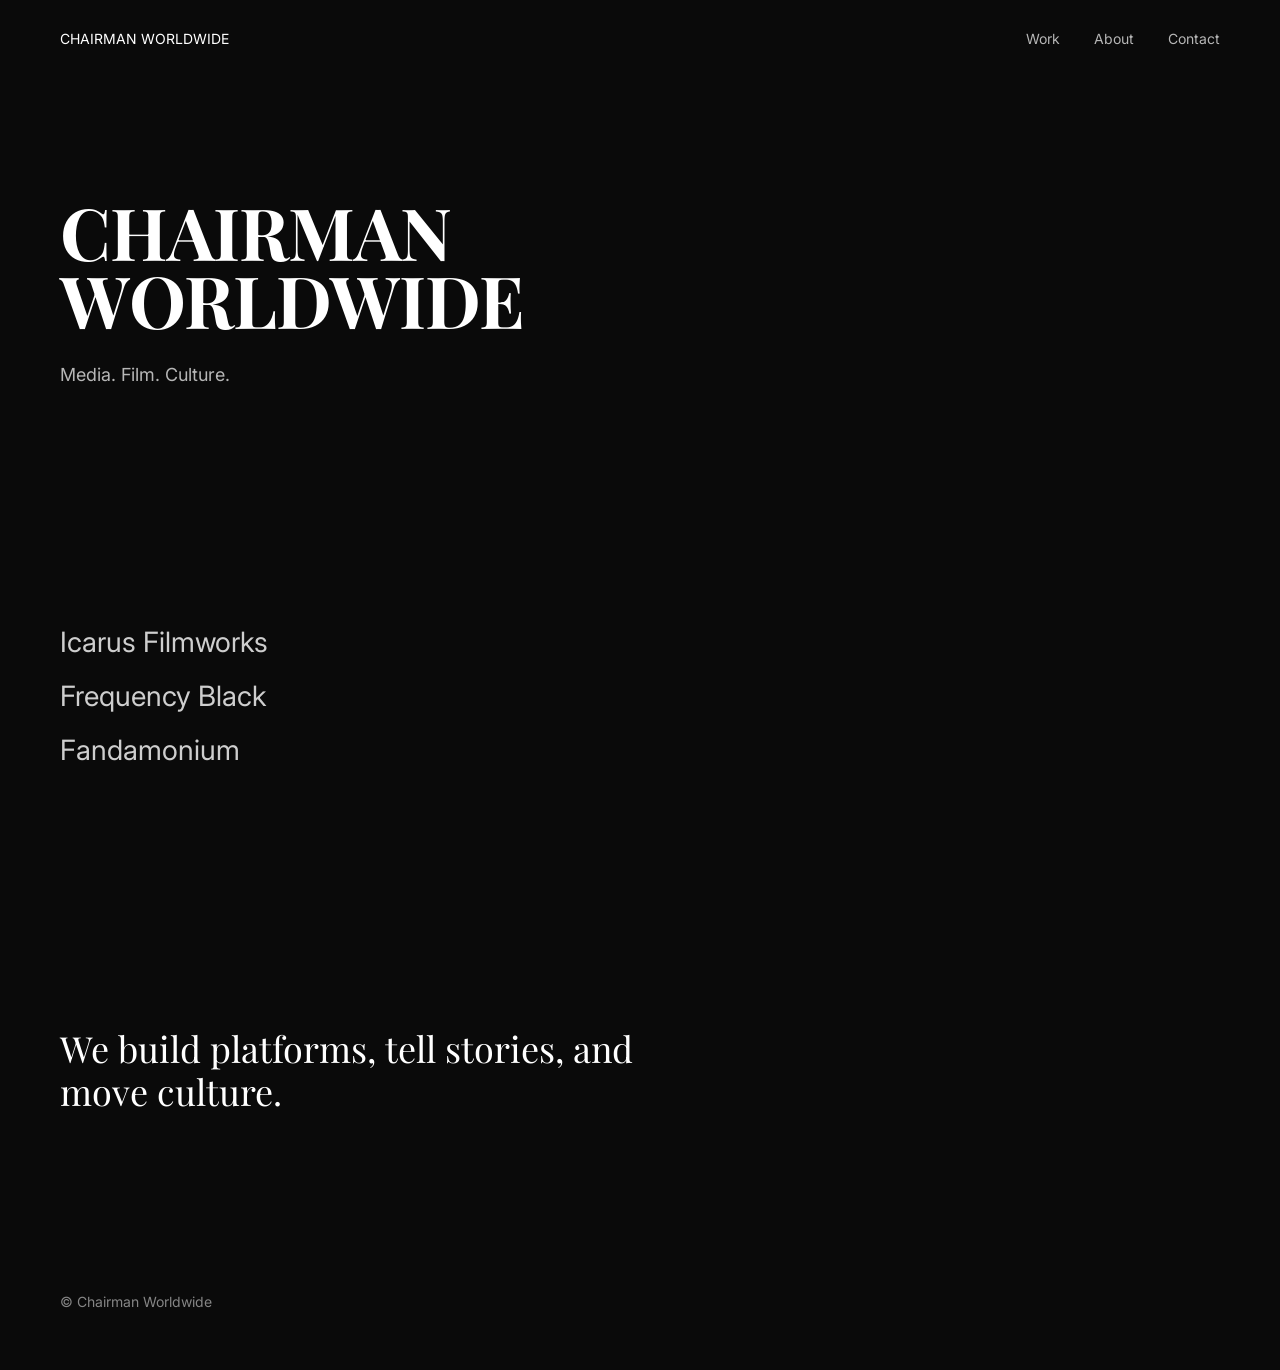
==== Websites/index.html @ 8ecaecfa "Add files via upload" ====
<!DOCTYPE html>
<html lang="en">
<head>
<meta charset="UTF-8">
<meta name="viewport" content="width=device-width, initial-scale=1.0">
<title>Chairman Worldwide</title>

<link href="https://fonts.googleapis.com/css2?family=Playfair+Display:wght@500;700&family=Inter:wght@300;400;500&display=swap" rel="stylesheet">

<style>
* {
  margin: 0;
  padding: 0;
  box-sizing: border-box;
}

body {
  background: #0A0A0A;
  color: #FFFFFF;
  font-family: 'Inter', sans-serif;
}

/* NAV */
nav {
  display: flex;
  justify-content: space-between;
  padding: 30px 60px;
  font-size: 14px;
}

nav a {
  color: white;
  text-decoration: none;
  margin-left: 30px;
  opacity: 0.7;
}

nav a:hover {
  opacity: 1;
}

/* HERO */
.hero {
  padding: 120px 60px;
}

.hero h1 {
  font-family: 'Playfair Display', serif;
  font-size: 72px;
  line-height: 0.95;
  letter-spacing: -1px;
}

.hero p {
  margin-top: 30px;
  font-size: 18px;
  opacity: 0.7;
}

/* SUB BRANDS */
.brands {
  padding: 120px 60px;
}

.brand {
  font-size: 28px;
  margin-bottom: 20px;
  opacity: 0.8;
}

.brand:hover {
  opacity: 1;
}

/* STATEMENT */
.statement {
  padding: 120px 60px;
  font-family: 'Playfair Display', serif;
  font-size: 36px;
  line-height: 1.2;
  max-width: 700px;
}

/* FOOTER */
footer {
  padding: 60px;
  font-size: 14px;
  opacity: 0.5;
}
</style>
</head>

<body>

<nav>
  <div>CHAIRMAN WORLDWIDE</div>
  <div>
    <a href="#">Work</a>
    <a href="#">About</a>
    <a href="#">Contact</a>
  </div>
</nav>

<section class="hero">
  <h1>
    CHAIRMAN<br>
    WORLDWIDE
  </h1>
  <p>Media. Film. Culture.</p>
</section>

<section class="brands">
  <div class="brand">Icarus Filmworks</div>
  <div class="brand">Frequency Black</div>
  <div class="brand">Fandamonium</div>
</section>

<section class="statement">
  We build platforms, tell stories, and move culture.
</section>

<footer>
  © Chairman Worldwide
</footer>

</body>
</html>
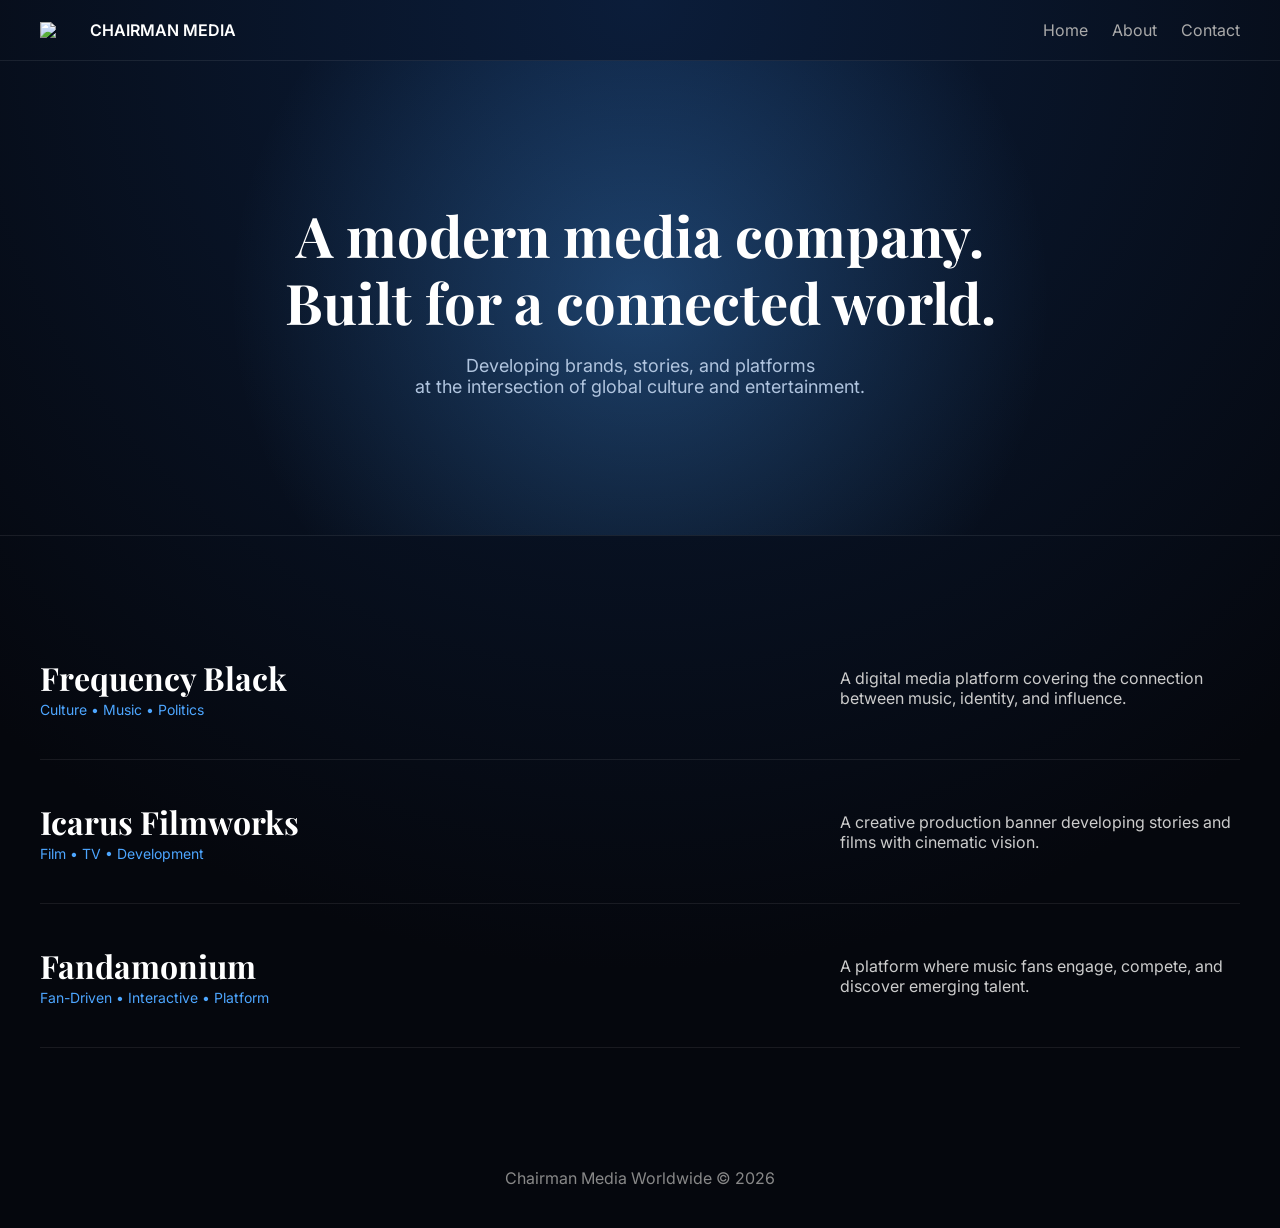
==== commit e8e06c15: "Update index.html" ====
--- a/Websites/index.html
+++ b/Websites/index.html
@@ -3,125 +3,197 @@
 <head>
 <meta charset="UTF-8">
 <meta name="viewport" content="width=device-width, initial-scale=1.0">
-<title>Chairman Worldwide</title>
+<title>Chairman Media Worldwide</title>
 
-<link href="https://fonts.googleapis.com/css2?family=Playfair+Display:wght@500;700&family=Inter:wght@300;400;500&display=swap" rel="stylesheet">
+<link href="https://fonts.googleapis.com/css2?family=Inter:wght@300;400;600&family=Playfair+Display:wght@500;700&display=swap" rel="stylesheet">
 
 <style>
-* {
-  margin: 0;
-  padding: 0;
-  box-sizing: border-box;
+:root{
+  --blue:#4da6ff;
+  --dark:#05070d;
+  --text:#ffffff;
+  --muted:#b0c4de;
+  --line:rgba(255,255,255,0.08);
 }
 
-body {
-  background: #0A0A0A;
-  color: #FFFFFF;
-  font-family: 'Inter', sans-serif;
+body{
+  margin:0;
+  font-family:'Inter', sans-serif;
+  background: radial-gradient(circle at top, #0b1d3a, #05070d 70%);
+  color:var(--text);
 }
 
 /* NAV */
-nav {
-  display: flex;
-  justify-content: space-between;
-  padding: 30px 60px;
-  font-size: 14px;
+nav{
+  display:flex;
+  justify-content:space-between;
+  align-items:center;
+  padding:20px 40px;
+  border-bottom:1px solid var(--line);
 }
 
-nav a {
-  color: white;
-  text-decoration: none;
-  margin-left: 30px;
-  opacity: 0.7;
+.logo{
+  display:flex;
+  align-items:center;
+  gap:10px;
+  font-weight:600;
 }
 
-nav a:hover {
-  opacity: 1;
+.logo img{
+  width:40px;
+}
+
+nav a{
+  margin-left:20px;
+  color:#aaa;
+  text-decoration:none;
+}
+
+nav a:hover{
+  color:white;
 }
 
 /* HERO */
-.hero {
-  padding: 120px 60px;
+.hero{
+  text-align:center;
+  padding:140px 20px 120px;
+  background:
+    radial-gradient(circle at center, rgba(77,166,255,0.3), transparent 60%);
 }
 
-.hero h1 {
-  font-family: 'Playfair Display', serif;
-  font-size: 72px;
-  line-height: 0.95;
-  letter-spacing: -1px;
+.hero h1{
+  font-family:'Playfair Display', serif;
+  font-size:56px;
+  line-height:1.2;
+  margin:0;
 }
 
-.hero p {
-  margin-top: 30px;
-  font-size: 18px;
-  opacity: 0.7;
+.hero p{
+  margin-top:20px;
+  color:var(--muted);
+  font-size:18px;
 }
 
-/* SUB BRANDS */
-.brands {
-  padding: 120px 60px;
+/* DIVISIONS */
+.section{
+  padding:80px 40px;
+  border-top:1px solid var(--line);
 }
 
-.brand {
-  font-size: 28px;
-  margin-bottom: 20px;
-  opacity: 0.8;
+.row{
+  display:flex;
+  justify-content:space-between;
+  align-items:center;
+  padding:40px 0;
+  border-bottom:1px solid var(--line);
 }
 
-.brand:hover {
-  opacity: 1;
+.row:hover{
+  transform:translateX(10px);
+  transition:.3s;
 }
 
-/* STATEMENT */
-.statement {
-  padding: 120px 60px;
-  font-family: 'Playfair Display', serif;
-  font-size: 36px;
-  line-height: 1.2;
-  max-width: 700px;
+.left h2{
+  font-family:'Playfair Display', serif;
+  font-size:32px;
+  margin:0;
+}
+
+.left span{
+  color:var(--blue);
+  font-size:14px;
+}
+
+.right{
+  max-width:400px;
+  color:#ccc;
 }
 
 /* FOOTER */
-footer {
-  padding: 60px;
-  font-size: 14px;
-  opacity: 0.5;
+footer{
+  text-align:center;
+  padding:40px;
+  color:#888;
+}
+
+/* MOBILE */
+@media(max-width:768px){
+  .hero h1{font-size:36px;}
+  .row{
+    flex-direction:column;
+    align-items:flex-start;
+  }
 }
 </style>
 </head>
 
 <body>
 
+<!-- NAV -->
 <nav>
-  <div>CHAIRMAN WORLDWIDE</div>
+  <div class="logo">
+    <img src="logo.png">
+    CHAIRMAN MEDIA
+  </div>
+
   <div>
-    <a href="#">Work</a>
+    <a href="#">Home</a>
     <a href="#">About</a>
     <a href="#">Contact</a>
   </div>
 </nav>
 
+<!-- HERO -->
 <section class="hero">
   <h1>
-    CHAIRMAN<br>
-    WORLDWIDE
+    A modern media company.<br>
+    Built for a connected world.
   </h1>
-  <p>Media. Film. Culture.</p>
+
+  <p>
+    Developing brands, stories, and platforms<br>
+    at the intersection of global culture and entertainment.
+  </p>
 </section>
 
-<section class="brands">
-  <div class="brand">Icarus Filmworks</div>
-  <div class="brand">Frequency Black</div>
-  <div class="brand">Fandamonium</div>
-</section>
+<!-- DIVISIONS -->
+<section class="section">
 
-<section class="statement">
-  We build platforms, tell stories, and move culture.
+  <div class="row">
+    <div class="left">
+      <h2>Frequency Black</h2>
+      <span>Culture • Music • Politics</span>
+    </div>
+    <div class="right">
+      A digital media platform covering the connection between music, identity, and influence.
+    </div>
+  </div>
+
+  <div class="row">
+    <div class="left">
+      <h2>Icarus Filmworks</h2>
+      <span>Film • TV • Development</span>
+    </div>
+    <div class="right">
+      A creative production banner developing stories and films with cinematic vision.
+    </div>
+  </div>
+
+  <div class="row">
+    <div class="left">
+      <h2>Fandamonium</h2>
+      <span>Fan-Driven • Interactive • Platform</span>
+    </div>
+    <div class="right">
+      A platform where music fans engage, compete, and discover emerging talent.
+    </div>
+  </div>
+
 </section>
 
 <footer>
-  © Chairman Worldwide
+  Chairman Media Worldwide © 2026
 </footer>
 
 </body>
-</html>+</html>
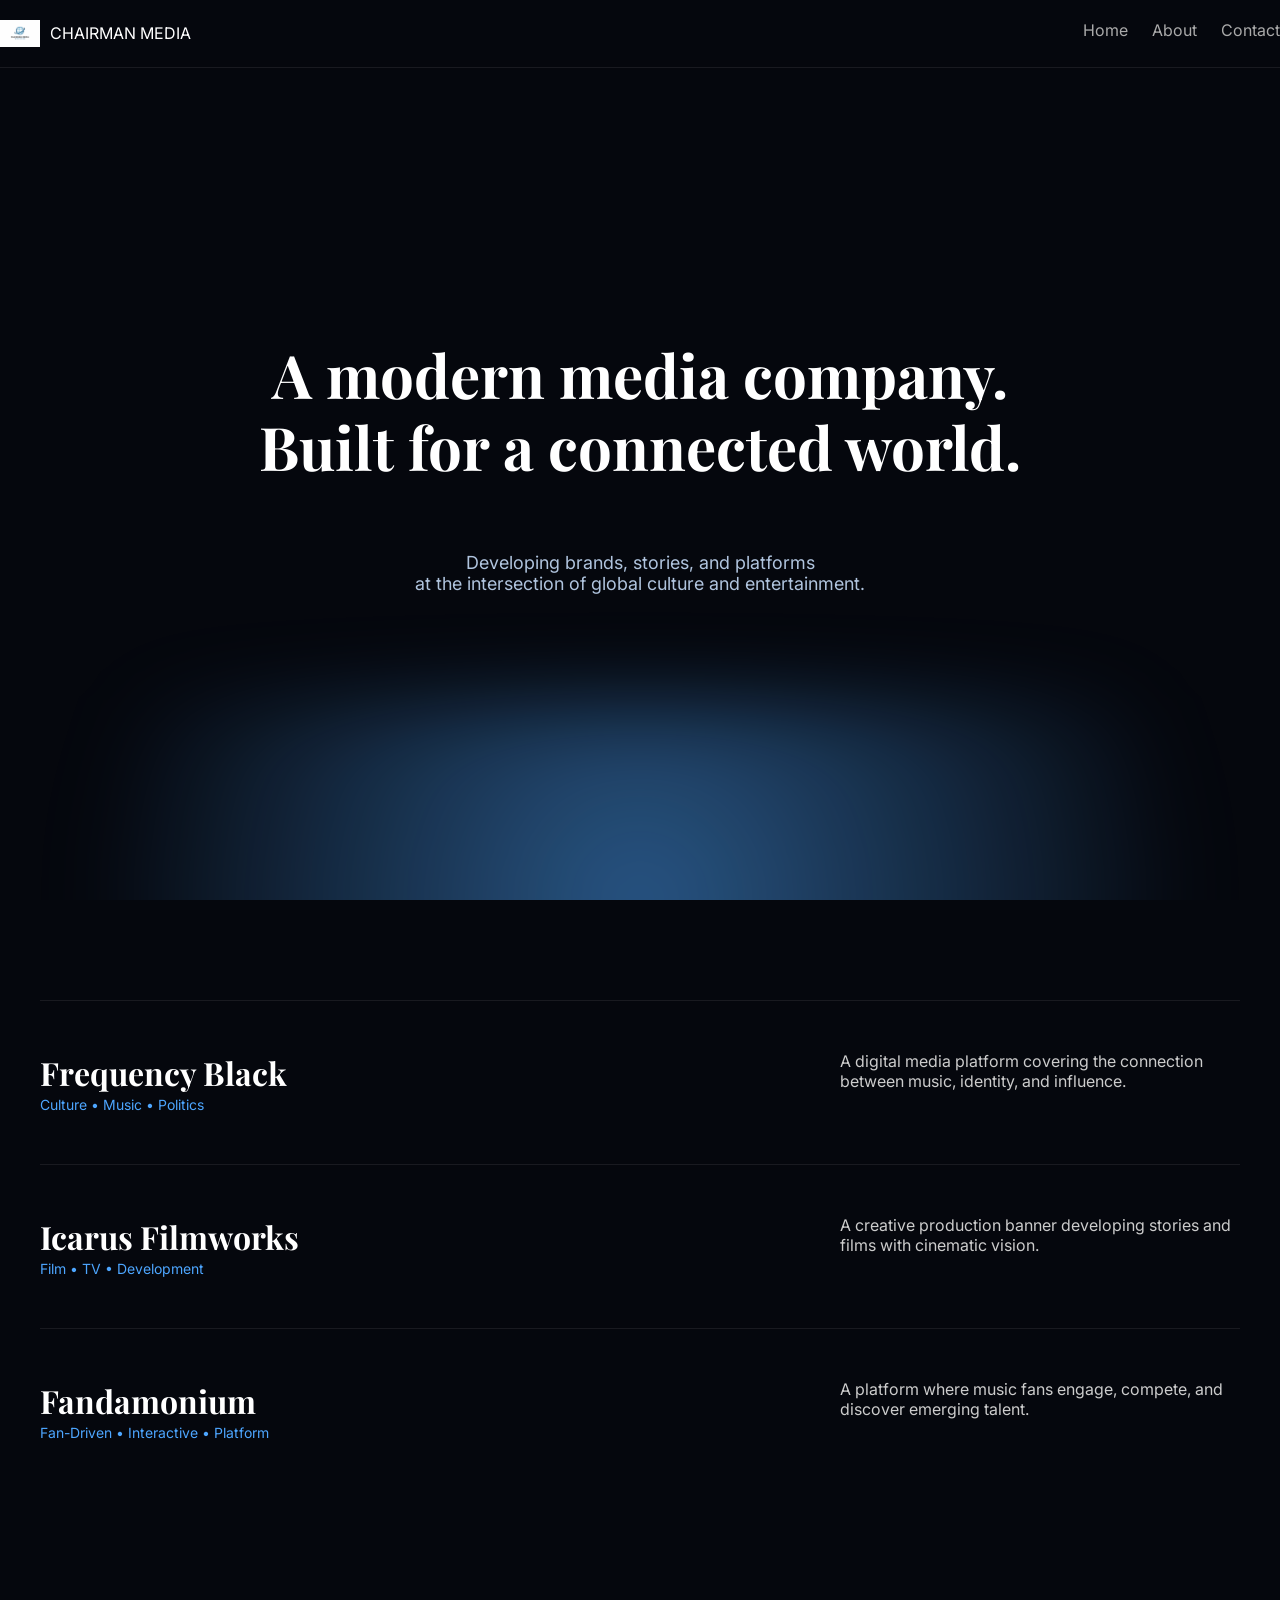
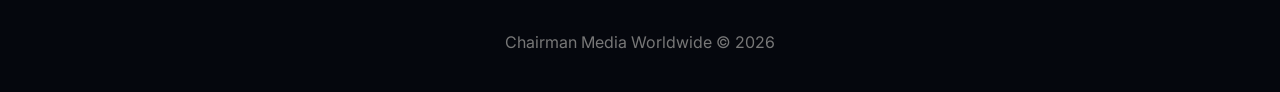
==== commit ad5ac37a: "Update index.html" ====
--- a/Websites/index.html
+++ b/Websites/index.html
@@ -19,15 +19,51 @@
 body{
   margin:0;
   font-family:'Inter', sans-serif;
-  background: radial-gradient(circle at top, #0b1d3a, #05070d 70%);
+  background:#05070d;
   color:var(--text);
+  overflow-x:hidden;
+}
+
+/* ===== BACKGROUND (CINEMATIC EARTH GLOW) ===== */
+.hero{
+  position:relative;
+  height:100vh;
+  display:flex;
+  flex-direction:column;
+  justify-content:center;
+  align-items:center;
+  text-align:center;
+  overflow:hidden;
+}
+
+/* Glow horizon */
+.hero::before{
+  content:"";
+  position:absolute;
+  bottom:-200px;
+  width:120%;
+  height:400px;
+  background:radial-gradient(circle at center, rgba(77,166,255,0.5), transparent 70%);
+  filter:blur(40px);
+}
+
+/* Star field */
+.hero::after{
+  content:"";
+  position:absolute;
+  width:100%;
+  height:100%;
+  background:url('https://www.transparenttextures.com/patterns/stardust.png');
+  opacity:0.2;
 }
 
 /* NAV */
 nav{
+  position:absolute;
+  top:0;
+  width:100%;
   display:flex;
   justify-content:space-between;
-  align-items:center;
   padding:20px 40px;
   border-bottom:1px solid var(--line);
 }
@@ -36,7 +72,6 @@
   display:flex;
   align-items:center;
   gap:10px;
-  font-weight:600;
 }
 
 .logo img{
@@ -53,44 +88,57 @@
   color:white;
 }
 
-/* HERO */
-.hero{
-  text-align:center;
-  padding:140px 20px 120px;
-  background:
-    radial-gradient(circle at center, rgba(77,166,255,0.3), transparent 60%);
-}
-
+/* HERO TEXT */
 .hero h1{
   font-family:'Playfair Display', serif;
-  font-size:56px;
+  font-size:60px;
   line-height:1.2;
-  margin:0;
+  z-index:2;
+  animation:fadeUp 1.5s ease forwards;
 }
 
 .hero p{
   margin-top:20px;
   color:var(--muted);
   font-size:18px;
+  z-index:2;
+  animation:fadeUp 2s ease forwards;
+}
+
+/* ANIMATION */
+@keyframes fadeUp{
+  from{
+    opacity:0;
+    transform:translateY(40px);
+  }
+  to{
+    opacity:1;
+    transform:translateY(0);
+  }
 }
 
 /* DIVISIONS */
 .section{
-  padding:80px 40px;
+  padding:100px 40px;
+}
+
+.row{
+  display:flex;
+  justify-content:space-between;
+  padding:50px 0;
   border-top:1px solid var(--line);
-}
-
-.row{
-  display:flex;
-  justify-content:space-between;
-  align-items:center;
-  padding:40px 0;
-  border-bottom:1px solid var(--line);
+  opacity:0;
+  transform:translateY(40px);
+  transition:all .8s ease;
+}
+
+.row.show{
+  opacity:1;
+  transform:translateY(0);
 }
 
 .row:hover{
   transform:translateX(10px);
-  transition:.3s;
 }
 
 .left h2{
@@ -113,15 +161,14 @@
 footer{
   text-align:center;
   padding:40px;
-  color:#888;
+  color:#777;
 }
 
 /* MOBILE */
 @media(max-width:768px){
-  .hero h1{font-size:36px;}
+  .hero h1{font-size:38px;}
   .row{
     flex-direction:column;
-    align-items:flex-start;
   }
 }
 </style>
@@ -129,22 +176,22 @@
 
 <body>
 
-<!-- NAV -->
-<nav>
-  <div class="logo">
-    <img src="logo.png">
-    CHAIRMAN MEDIA
-  </div>
-
-  <div>
-    <a href="#">Home</a>
-    <a href="#">About</a>
-    <a href="#">Contact</a>
-  </div>
-</nav>
-
 <!-- HERO -->
 <section class="hero">
+
+  <nav>
+    <div class="logo">
+      <img src="logo.png">
+      CHAIRMAN MEDIA
+    </div>
+
+    <div>
+      <a href="#">Home</a>
+      <a href="#">About</a>
+      <a href="#">Contact</a>
+    </div>
+  </nav>
+
   <h1>
     A modern media company.<br>
     Built for a connected world.
@@ -154,6 +201,7 @@
     Developing brands, stories, and platforms<br>
     at the intersection of global culture and entertainment.
   </p>
+
 </section>
 
 <!-- DIVISIONS -->
@@ -195,5 +243,20 @@
   Chairman Media Worldwide © 2026
 </footer>
 
+<script>
+// Scroll animation
+const rows = document.querySelectorAll('.row');
+
+const observer = new IntersectionObserver(entries => {
+  entries.forEach(entry => {
+    if(entry.isIntersecting){
+      entry.target.classList.add('show');
+    }
+  });
+});
+
+rows.forEach(row => observer.observe(row));
+</script>
+
 </body>
 </html>
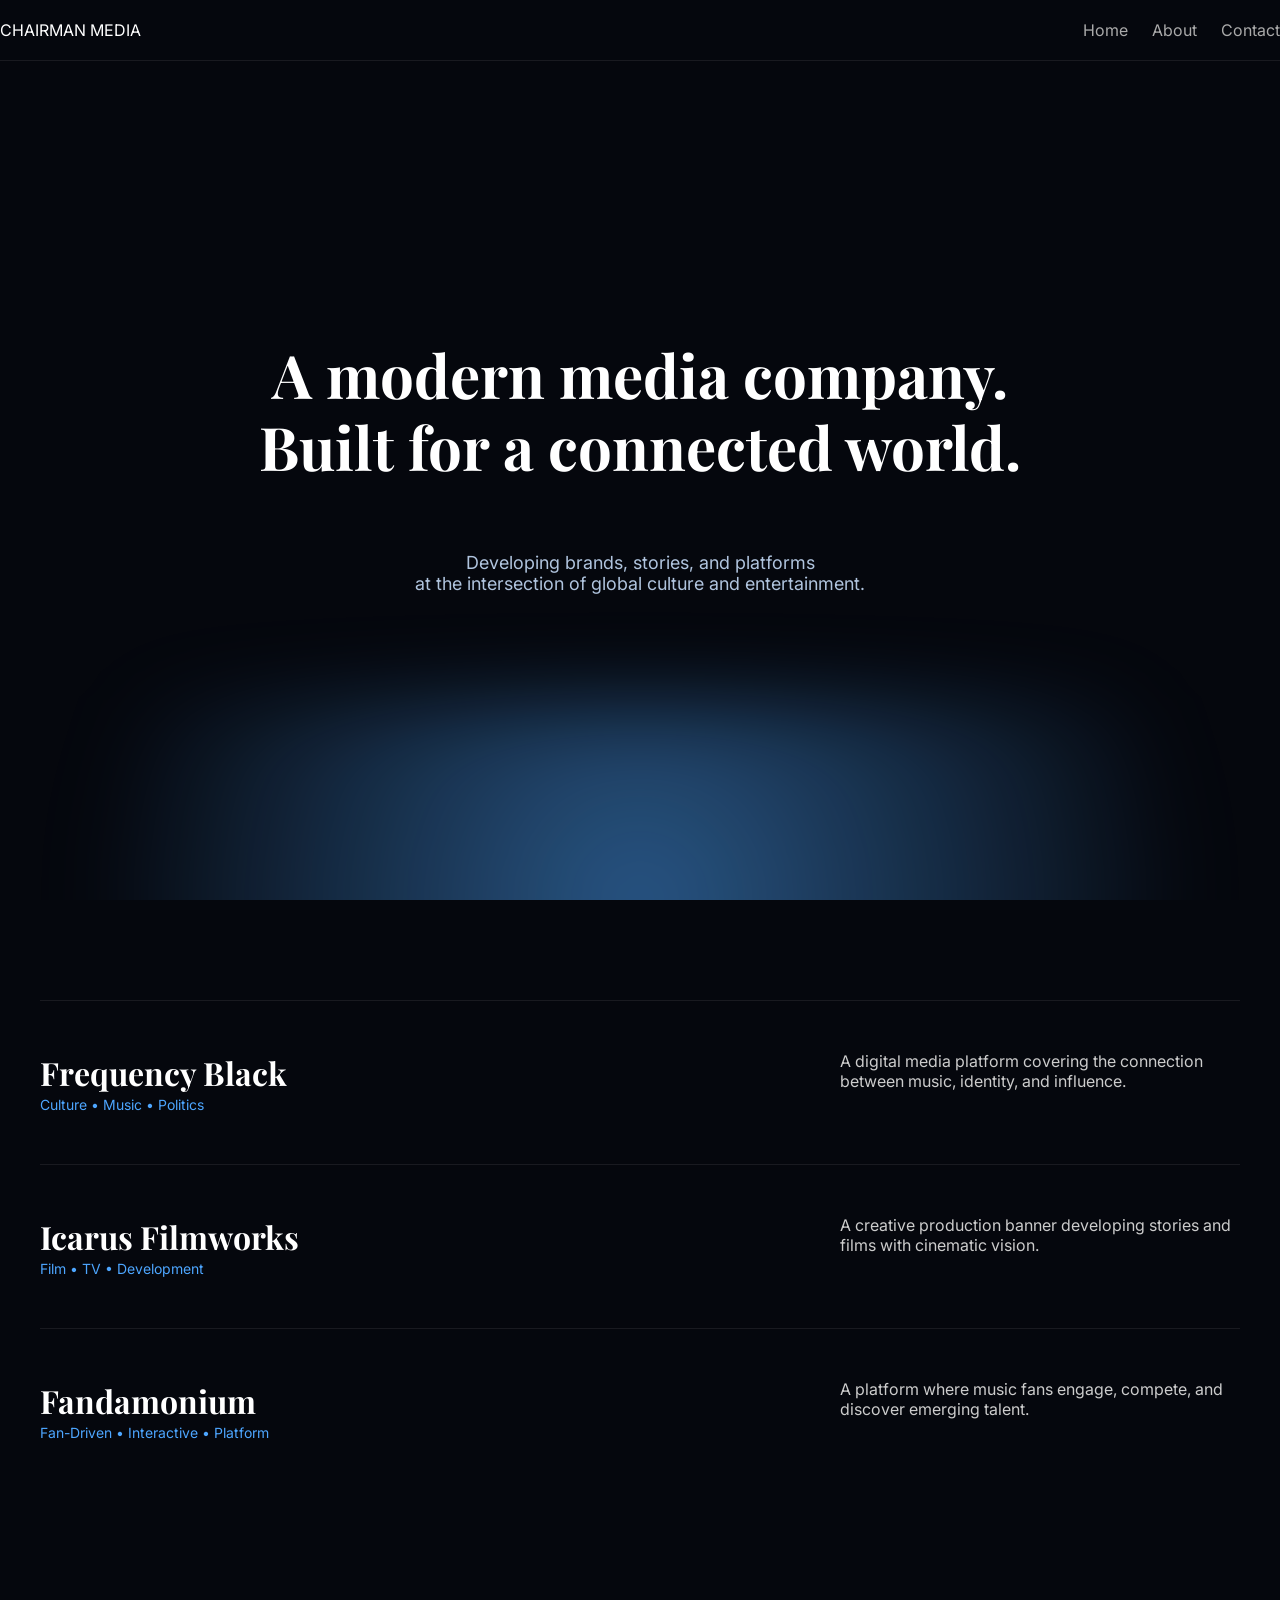
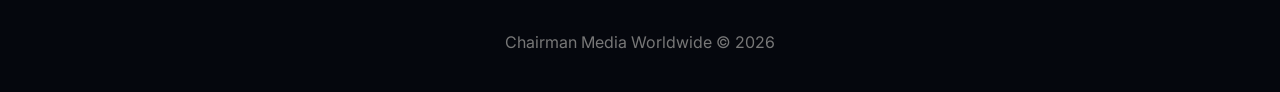
==== commit d026ce90: "Update index.html" ====
--- a/Websites/index.html
+++ b/Websites/index.html
@@ -74,9 +74,6 @@
   gap:10px;
 }
 
-.logo img{
-  width:40px;
-}
 
 nav a{
   margin-left:20px;
@@ -180,8 +177,7 @@
 <section class="hero">
 
   <nav>
-    <div class="logo">
-      <img src="logo.png">
+    
       CHAIRMAN MEDIA
     </div>
 
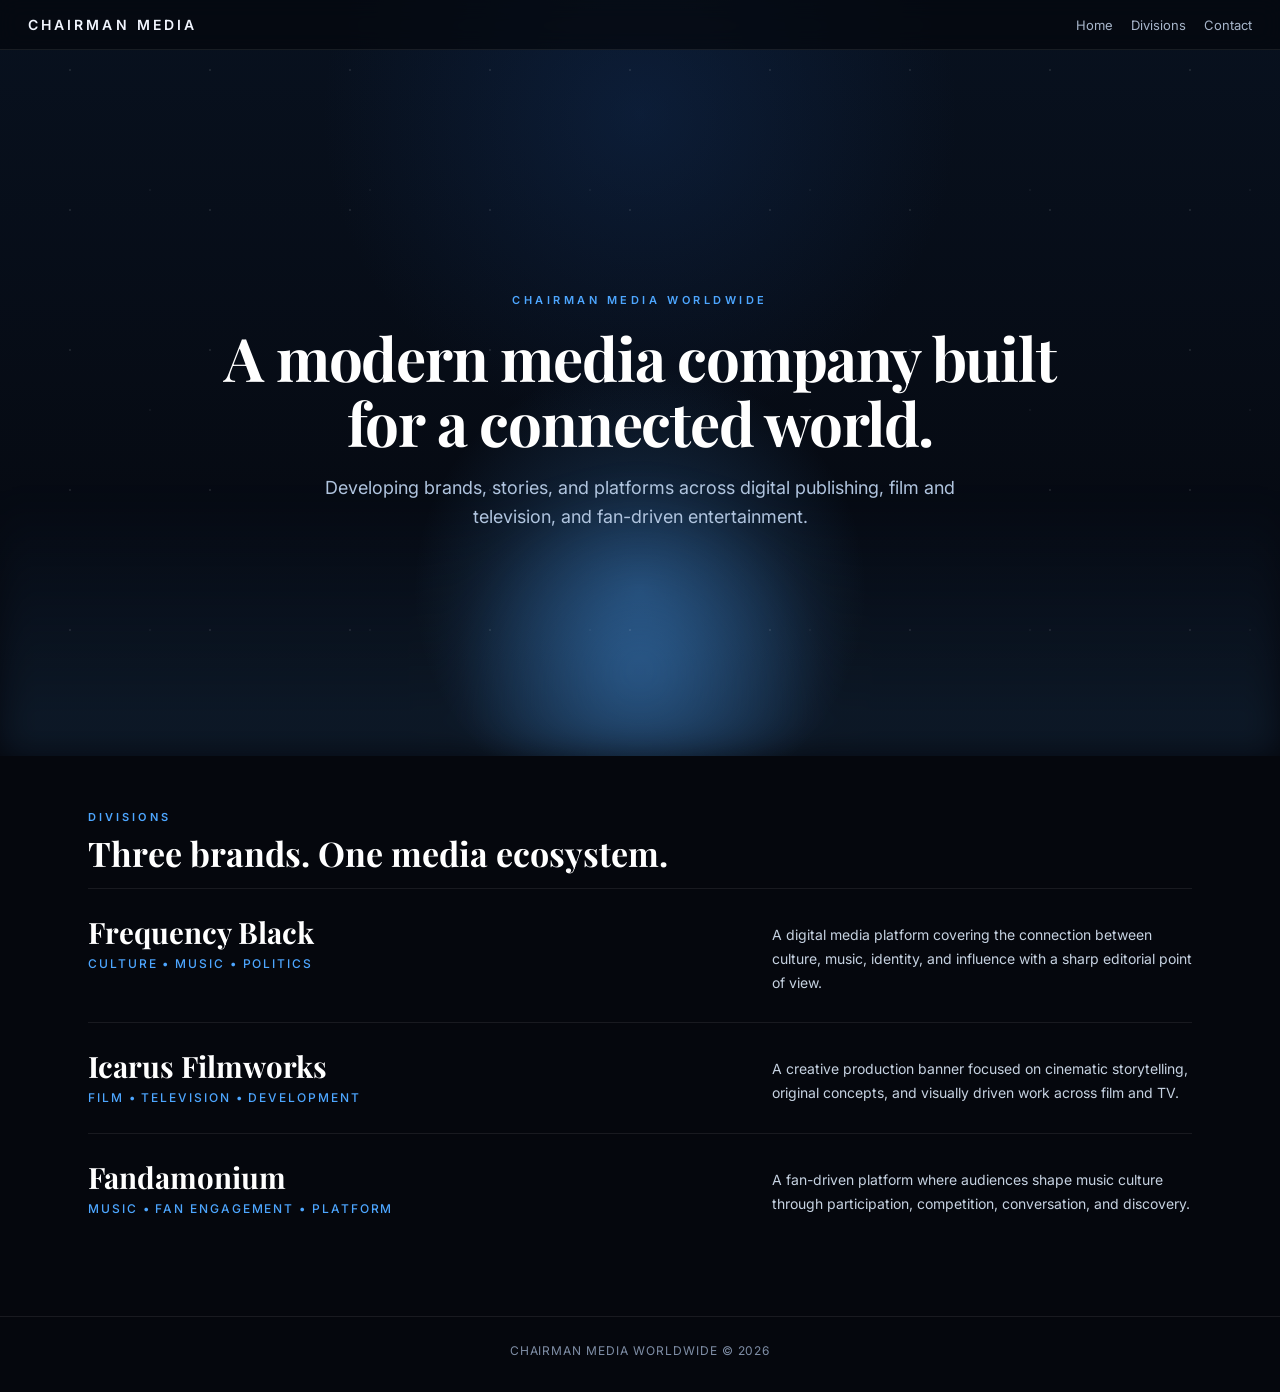
==== commit 00dcb415: "Update index.html" ====
--- a/Websites/index.html
+++ b/Websites/index.html
@@ -1,258 +1,385 @@
 <!DOCTYPE html>
 <html lang="en">
 <head>
-<meta charset="UTF-8">
-<meta name="viewport" content="width=device-width, initial-scale=1.0">
-<title>Chairman Media Worldwide</title>
-
-<link href="https://fonts.googleapis.com/css2?family=Inter:wght@300;400;600&family=Playfair+Display:wght@500;700&display=swap" rel="stylesheet">
-
-<style>
-:root{
-  --blue:#4da6ff;
-  --dark:#05070d;
-  --text:#ffffff;
-  --muted:#b0c4de;
-  --line:rgba(255,255,255,0.08);
-}
-
-body{
-  margin:0;
-  font-family:'Inter', sans-serif;
-  background:#05070d;
-  color:var(--text);
-  overflow-x:hidden;
-}
-
-/* ===== BACKGROUND (CINEMATIC EARTH GLOW) ===== */
-.hero{
-  position:relative;
-  height:100vh;
-  display:flex;
-  flex-direction:column;
-  justify-content:center;
-  align-items:center;
-  text-align:center;
-  overflow:hidden;
-}
-
-/* Glow horizon */
-.hero::before{
-  content:"";
-  position:absolute;
-  bottom:-200px;
-  width:120%;
-  height:400px;
-  background:radial-gradient(circle at center, rgba(77,166,255,0.5), transparent 70%);
-  filter:blur(40px);
-}
-
-/* Star field */
-.hero::after{
-  content:"";
-  position:absolute;
-  width:100%;
-  height:100%;
-  background:url('https://www.transparenttextures.com/patterns/stardust.png');
-  opacity:0.2;
-}
-
-/* NAV */
-nav{
-  position:absolute;
-  top:0;
-  width:100%;
-  display:flex;
-  justify-content:space-between;
-  padding:20px 40px;
-  border-bottom:1px solid var(--line);
-}
-
-.logo{
-  display:flex;
-  align-items:center;
-  gap:10px;
-}
-
-
-nav a{
-  margin-left:20px;
-  color:#aaa;
-  text-decoration:none;
-}
-
-nav a:hover{
-  color:white;
-}
-
-/* HERO TEXT */
-.hero h1{
-  font-family:'Playfair Display', serif;
-  font-size:60px;
-  line-height:1.2;
-  z-index:2;
-  animation:fadeUp 1.5s ease forwards;
-}
-
-.hero p{
-  margin-top:20px;
-  color:var(--muted);
-  font-size:18px;
-  z-index:2;
-  animation:fadeUp 2s ease forwards;
-}
-
-/* ANIMATION */
-@keyframes fadeUp{
-  from{
-    opacity:0;
-    transform:translateY(40px);
-  }
-  to{
-    opacity:1;
-    transform:translateY(0);
-  }
-}
-
-/* DIVISIONS */
-.section{
-  padding:100px 40px;
-}
-
-.row{
-  display:flex;
-  justify-content:space-between;
-  padding:50px 0;
-  border-top:1px solid var(--line);
-  opacity:0;
-  transform:translateY(40px);
-  transition:all .8s ease;
-}
-
-.row.show{
-  opacity:1;
-  transform:translateY(0);
-}
-
-.row:hover{
-  transform:translateX(10px);
-}
-
-.left h2{
-  font-family:'Playfair Display', serif;
-  font-size:32px;
-  margin:0;
-}
-
-.left span{
-  color:var(--blue);
-  font-size:14px;
-}
-
-.right{
-  max-width:400px;
-  color:#ccc;
-}
-
-/* FOOTER */
-footer{
-  text-align:center;
-  padding:40px;
-  color:#777;
-}
-
-/* MOBILE */
-@media(max-width:768px){
-  .hero h1{font-size:38px;}
-  .row{
-    flex-direction:column;
-  }
-}
-</style>
+  <meta charset="UTF-8" />
+  <meta name="viewport" content="width=device-width, initial-scale=1.0" />
+  <title>Chairman Media Worldwide</title>
+
+  <link href="https://fonts.googleapis.com/css2?family=Inter:wght@300;400;500;600&family=Playfair+Display:wght@500;700&display=swap" rel="stylesheet" />
+
+  <style>
+    :root{
+      --blue:#4da6ff;
+      --dark:#05070d;
+      --dark-2:#08111f;
+      --text:#ffffff;
+      --muted:#b0c4de;
+      --line:rgba(255,255,255,0.08);
+    }
+
+    *{
+      box-sizing:border-box;
+    }
+
+    html{
+      scroll-behavior:smooth;
+    }
+
+    body{
+      margin:0;
+      font-family:'Inter', sans-serif;
+      background:#05070d;
+      color:var(--text);
+      overflow-x:hidden;
+    }
+
+    a{
+      text-decoration:none;
+      color:inherit;
+    }
+
+    /* NAV */
+    nav{
+      position:fixed;
+      top:0;
+      left:0;
+      width:100%;
+      z-index:1000;
+      display:flex;
+      justify-content:space-between;
+      align-items:center;
+      padding:16px 28px;
+      background:rgba(5,7,13,0.72);
+      backdrop-filter:blur(10px);
+      border-bottom:1px solid var(--line);
+    }
+
+    .brand{
+      font-size:14px;
+      font-weight:600;
+      letter-spacing:0.22em;
+      text-transform:uppercase;
+      color:#f2f6ff;
+      white-space:nowrap;
+    }
+
+    .nav-links{
+      display:flex;
+      align-items:center;
+      gap:18px;
+      flex-wrap:wrap;
+    }
+
+    .nav-links a{
+      font-size:13px;
+      color:#a8b6cb;
+      transition:color .25s ease;
+    }
+
+    .nav-links a:hover{
+      color:#ffffff;
+    }
+
+    /* HERO */
+    .hero{
+      position:relative;
+      min-height:84vh;
+      display:flex;
+      align-items:center;
+      justify-content:center;
+      text-align:center;
+      padding:120px 20px 56px;
+      overflow:hidden;
+      background:
+        radial-gradient(circle at 50% 78%, rgba(77,166,255,0.28), transparent 26%),
+        radial-gradient(circle at 50% 15%, rgba(22,58,112,0.32), transparent 35%),
+        linear-gradient(to bottom, var(--dark-2), var(--dark));
+    }
+
+    .hero::before{
+      content:"";
+      position:absolute;
+      inset:0;
+      background:
+        radial-gradient(circle at 50% 88%, rgba(77,166,255,0.35), transparent 20%),
+        linear-gradient(to top, rgba(77,166,255,0.12), transparent 35%);
+      filter:blur(18px);
+      pointer-events:none;
+    }
+
+    .hero::after{
+      content:"";
+      position:absolute;
+      inset:0;
+      background-image:
+        radial-gradient(circle, rgba(255,255,255,0.7) 1px, transparent 1.2px),
+        radial-gradient(circle, rgba(255,255,255,0.35) 1px, transparent 1.2px);
+      background-size: 140px 140px, 220px 220px;
+      background-position: 0 0, 40px 80px;
+      opacity:0.12;
+      pointer-events:none;
+    }
+
+    .hero-inner{
+      position:relative;
+      z-index:2;
+      max-width:920px;
+      margin:0 auto;
+    }
+
+    .eyebrow{
+      display:inline-block;
+      margin-bottom:18px;
+      font-size:11px;
+      font-weight:600;
+      letter-spacing:0.32em;
+      text-transform:uppercase;
+      color:var(--blue);
+    }
+
+    .hero h1{
+      margin:0;
+      font-family:'Playfair Display', serif;
+      font-size:clamp(34px, 5vw, 60px);
+      line-height:1.08;
+      font-weight:700;
+      letter-spacing:-0.02em;
+      animation:fadeUp 1.1s ease forwards;
+    }
+
+    .hero p{
+      max-width:680px;
+      margin:18px auto 0;
+      font-size:clamp(15px, 1.5vw, 18px);
+      line-height:1.65;
+      color:var(--muted);
+      animation:fadeUp 1.6s ease forwards;
+    }
+
+    @keyframes fadeUp{
+      from{
+        opacity:0;
+        transform:translateY(26px);
+      }
+      to{
+        opacity:1;
+        transform:translateY(0);
+      }
+    }
+
+    /* SECTION */
+    .section{
+      max-width:1160px;
+      margin:0 auto;
+      padding:54px 28px 72px;
+    }
+
+    .section-head{
+      margin-bottom:16px;
+    }
+
+    .section-label{
+      font-size:11px;
+      font-weight:600;
+      letter-spacing:0.28em;
+      text-transform:uppercase;
+      color:var(--blue);
+    }
+
+    .section-title{
+      margin:10px 0 0;
+      font-family:'Playfair Display', serif;
+      font-size:clamp(24px, 3vw, 34px);
+      line-height:1.12;
+    }
+
+    /* ROWS */
+    .row{
+      display:flex;
+      justify-content:space-between;
+      gap:34px;
+      padding:28px 0;
+      border-top:1px solid var(--line);
+      opacity:0;
+      transform:translateY(28px);
+      transition:opacity .8s ease, transform .8s ease, border-color .25s ease;
+    }
+
+    .row.show{
+      opacity:1;
+      transform:translateY(0);
+    }
+
+    .row:hover{
+      border-color:rgba(77,166,255,0.28);
+    }
+
+    .left{
+      flex:1 1 55%;
+    }
+
+    .left h2{
+      margin:0 0 8px;
+      font-family:'Playfair Display', serif;
+      font-size:clamp(22px, 2.3vw, 32px);
+      line-height:1.05;
+      font-weight:700;
+    }
+
+    .left span{
+      display:block;
+      font-size:12px;
+      font-weight:500;
+      letter-spacing:0.16em;
+      text-transform:uppercase;
+      color:var(--blue);
+    }
+
+    .right{
+      flex:1 1 45%;
+      max-width:420px;
+      color:#c6d2e1;
+      font-size:14px;
+      line-height:1.7;
+      padding-top:6px;
+    }
+
+    footer{
+      border-top:1px solid var(--line);
+      text-align:center;
+      padding:26px 20px 34px;
+      color:#7f8ea6;
+      font-size:12px;
+      letter-spacing:0.08em;
+      text-transform:uppercase;
+    }
+
+    @media (max-width: 900px){
+      .hero{
+        min-height:auto;
+        padding:112px 20px 52px;
+      }
+
+      .row{
+        flex-direction:column;
+        gap:14px;
+      }
+
+      .right{
+        max-width:none;
+        padding-top:0;
+      }
+    }
+
+    @media (max-width: 640px){
+      nav{
+        padding:14px 18px;
+      }
+
+      .brand{
+        font-size:12px;
+        letter-spacing:0.16em;
+      }
+
+      .nav-links{
+        gap:12px;
+      }
+
+      .nav-links a{
+        font-size:12px;
+      }
+
+      .hero{
+        padding:104px 18px 46px;
+      }
+
+      .section{
+        padding:42px 18px 56px;
+      }
+    }
+  </style>
 </head>
-
 <body>
 
-<!-- HERO -->
-<section class="hero">
-
   <nav>
-    
-      CHAIRMAN MEDIA
-    </div>
-
-    <div>
-      <a href="#">Home</a>
-      <a href="#">About</a>
-      <a href="#">Contact</a>
+    <div class="brand">Chairman Media</div>
+    <div class="nav-links">
+      <a href="#home">Home</a>
+      <a href="#divisions">Divisions</a>
+      <a href="#contact">Contact</a>
     </div>
   </nav>
 
-  <h1>
-    A modern media company.<br>
-    Built for a connected world.
-  </h1>
-
-  <p>
-    Developing brands, stories, and platforms<br>
-    at the intersection of global culture and entertainment.
-  </p>
-
-</section>
-
-<!-- DIVISIONS -->
-<section class="section">
-
-  <div class="row">
-    <div class="left">
-      <h2>Frequency Black</h2>
-      <span>Culture • Music • Politics</span>
-    </div>
-    <div class="right">
-      A digital media platform covering the connection between music, identity, and influence.
-    </div>
-  </div>
-
-  <div class="row">
-    <div class="left">
-      <h2>Icarus Filmworks</h2>
-      <span>Film • TV • Development</span>
-    </div>
-    <div class="right">
-      A creative production banner developing stories and films with cinematic vision.
-    </div>
-  </div>
-
-  <div class="row">
-    <div class="left">
-      <h2>Fandamonium</h2>
-      <span>Fan-Driven • Interactive • Platform</span>
-    </div>
-    <div class="right">
-      A platform where music fans engage, compete, and discover emerging talent.
-    </div>
-  </div>
-
-</section>
-
-<footer>
-  Chairman Media Worldwide © 2026
-</footer>
-
-<script>
-// Scroll animation
-const rows = document.querySelectorAll('.row');
-
-const observer = new IntersectionObserver(entries => {
-  entries.forEach(entry => {
-    if(entry.isIntersecting){
-      entry.target.classList.add('show');
-    }
-  });
-});
-
-rows.forEach(row => observer.observe(row));
-</script>
+  <section class="hero" id="home">
+    <div class="hero-inner">
+      <div class="eyebrow">Chairman Media Worldwide</div>
+      <h1>
+        A modern media company built for a connected world.
+      </h1>
+      <p>
+        Developing brands, stories, and platforms across digital publishing,
+        film and television, and fan-driven entertainment.
+      </p>
+    </div>
+  </section>
+
+  <section class="section" id="divisions">
+    <div class="section-head">
+      <div class="section-label">Divisions</div>
+      <h2 class="section-title">Three brands. One media ecosystem.</h2>
+    </div>
+
+    <div class="row">
+      <div class="left">
+        <h2>Frequency Black</h2>
+        <span>Culture • Music • Politics</span>
+      </div>
+      <div class="right">
+        A digital media platform covering the connection between culture,
+        music, identity, and influence with a sharp editorial point of view.
+      </div>
+    </div>
+
+    <div class="row">
+      <div class="left">
+        <h2>Icarus Filmworks</h2>
+        <span>Film • Television • Development</span>
+      </div>
+      <div class="right">
+        A creative production banner focused on cinematic storytelling,
+        original concepts, and visually driven work across film and TV.
+      </div>
+    </div>
+
+    <div class="row">
+      <div class="left">
+        <h2>Fandamonium</h2>
+        <span>Music • Fan Engagement • Platform</span>
+      </div>
+      <div class="right">
+        A fan-driven platform where audiences shape music culture through
+        participation, competition, conversation, and discovery.
+      </div>
+    </div>
+  </section>
+
+  <footer id="contact">
+    Chairman Media Worldwide © 2026
+  </footer>
+
+  <script>
+    const rows = document.querySelectorAll('.row');
+
+    const observer = new IntersectionObserver((entries) => {
+      entries.forEach((entry) => {
+        if (entry.isIntersecting) {
+          entry.target.classList.add('show');
+        }
+      });
+    }, { threshold: 0.15 });
+
+    rows.forEach((row) => observer.observe(row));
+  </script>
 
 </body>
 </html>
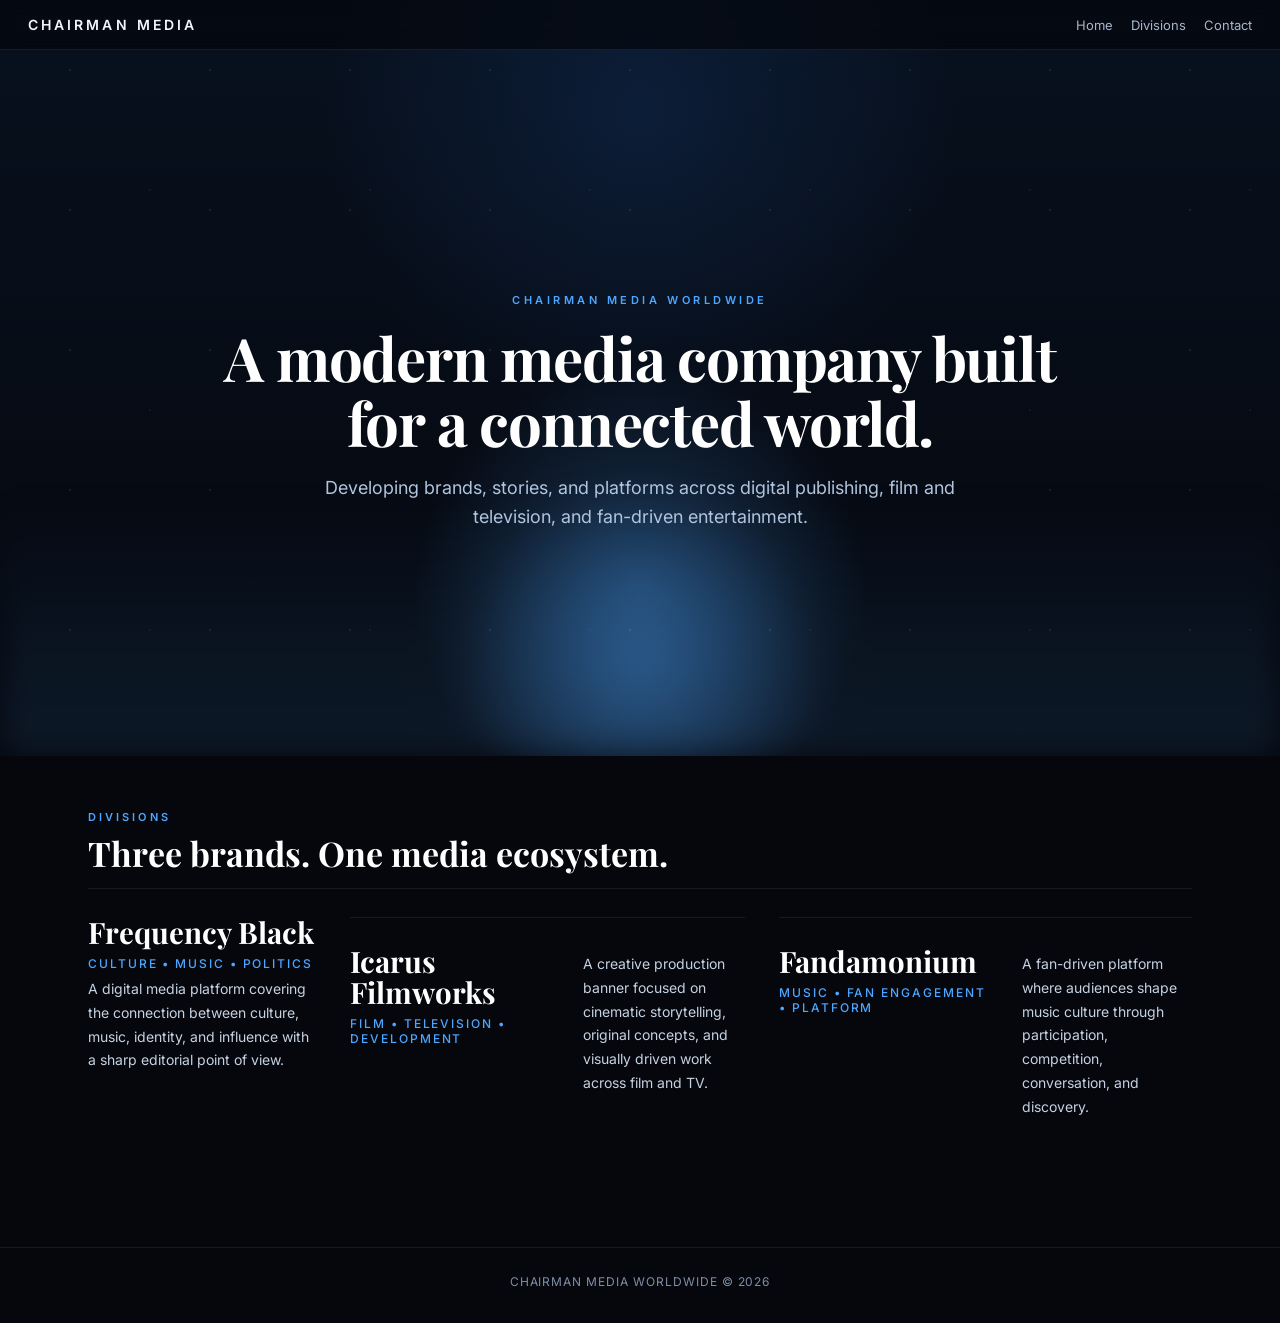
==== commit b21dddad: "Update index.html" ====
--- a/Websites/index.html
+++ b/Websites/index.html
@@ -329,7 +329,8 @@
       <h2 class="section-title">Three brands. One media ecosystem.</h2>
     </div>
 
-    <div class="row">
+    <a href="https://frequencyblack.com" class="row-link">
+  <div class="row">
       <div class="left">
         <h2>Frequency Black</h2>
         <span>Culture • Music • Politics</span>
@@ -338,7 +339,8 @@
         A digital media platform covering the connection between culture,
         music, identity, and influence with a sharp editorial point of view.
       </div>
-    </div>
+</a>
+
 
     <div class="row">
       <div class="left">
